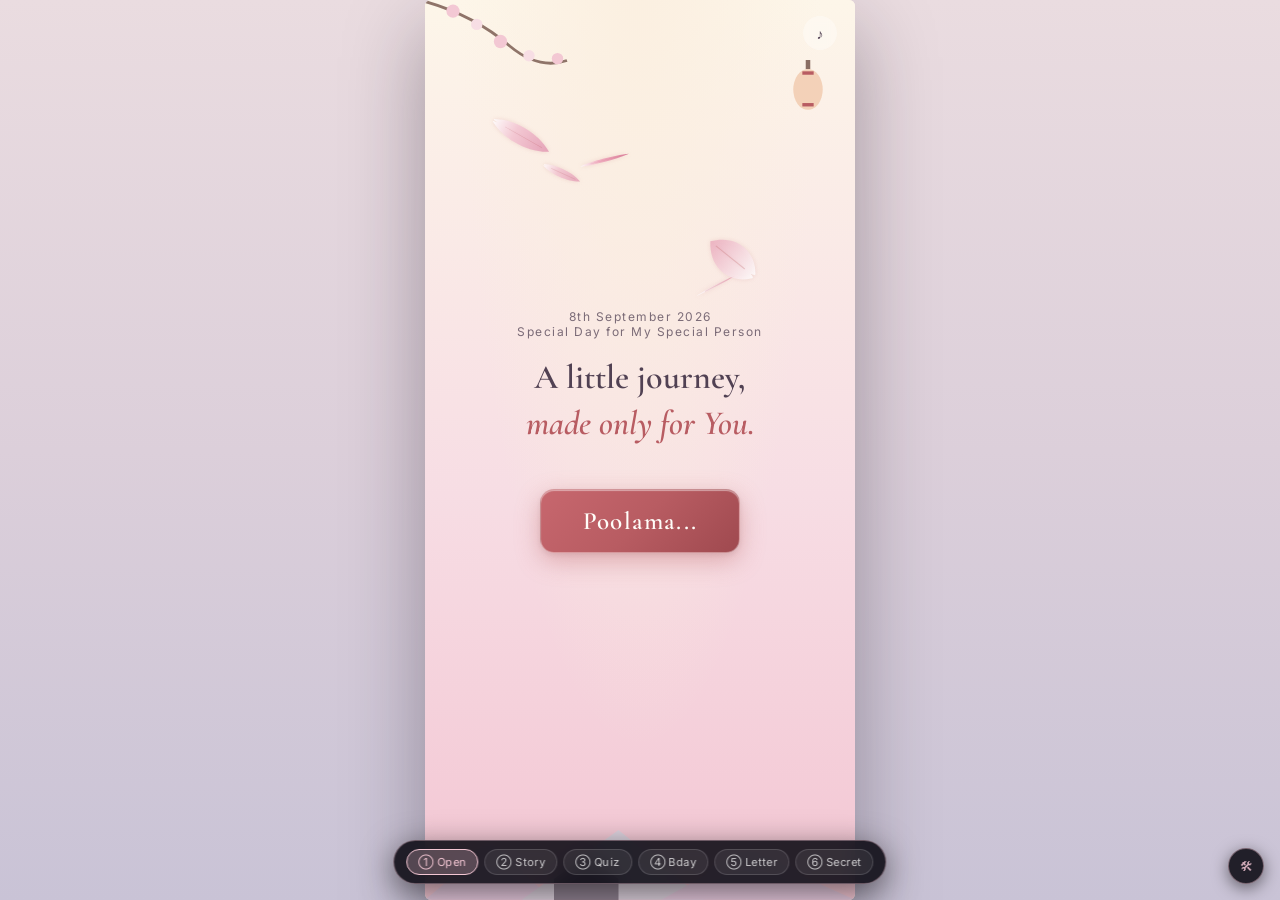
==== index.html @ cb130197 "Insert letter-photo image inside letter container" ====
<!DOCTYPE html>
<html lang="en">

<head>
  <meta charset="UTF-8">
  <meta name="viewport" content="width=device-width, initial-scale=1, maximum-scale=1, viewport-fit=cover">
  <title>[Her Name] — A Little Journey</title>

  <!--
=====================================================================
 HOW TO PERSONALISE THIS SITE
=====================================================================
 Edit js/config.js for data-driven content.
 Search for bracketed placeholders like [Her Name] and replace them.

 Key things to edit:
  - [Her Name] / [Your Name]        → throughout this file + config.js
  - CHAPTERS array in js/config.js  → Page 2, "Our Story" content
  - QUIZ array in js/config.js      → Page 3, quiz questions/answers
  - Page 4 birthday message below
  - Page 5 letter paragraphs + photo
  - SECRET_ANSWERS in js/config.js  + secret reveal text (Page 6)
  - Optional: add a real mp3 to <audio id="bgMusic"> src for music
=====================================================================
-->

  <link rel="preconnect" href="https://fonts.googleapis.com">
  <link rel="preconnect" href="https://fonts.gstatic.com" crossorigin>
  <link
    href="https://fonts.googleapis.com/css2?family=Cormorant+Garamond:ital,wght@0,400;0,500;0,600;1,500&family=Noto+Serif+JP:wght@400;500;600&family=Inter:wght@300;400;500&family=Caveat:wght@500;600&display=swap"
    rel="stylesheet">

  <!-- Modular stylesheet bundle -->
  <link rel="stylesheet" href="css/style.css">
</head>

<body>

  <div class="frame-wrap">
    <div class="app">

      <!-- Top chrome: music toggle -->
      <div class="chrome">
        <button class="music-btn" id="musicBtn" aria-label="Toggle music">♪</button>
      </div>

      <!-- Stage -->
      <div class="stage" id="stage">

        <!-- Storm transition canvas (sits above all pages) -->
        <canvas id="stormCanvas" class="storm-canvas"></canvas>

        <!-- ================= PAGE 1: OPENING ================= -->
        <section class="page is-active" id="page-opening" data-page="1">
          <canvas class="petal-canvas" data-density="sparse"></canvas>
          <div class="opening-scene">
            <svg class="branch-tl" viewBox="0 0 200 120" xmlns="http://www.w3.org/2000/svg">
              <path d="M0 5 Q60 20 100 55 Q130 80 160 70" stroke="#8A6E63" stroke-width="3" fill="none" />
              <circle cx="40" cy="18" r="7" fill="#F3C6D3" />
              <circle cx="65" cy="32" r="6" fill="#F7DDE4" />
              <circle cx="90" cy="50" r="7" fill="#F3C6D3" />
              <circle cx="120" cy="65" r="6" fill="#F7DDE4" />
              <circle cx="150" cy="68" r="6" fill="#F3C6D3" />
            </svg>
            <svg class="lantern-op" viewBox="0 0 30 50" xmlns="http://www.w3.org/2000/svg">
              <rect x="13" y="0" width="4" height="8" fill="#8A6E63" />
              <ellipse cx="15" cy="26" rx="13" ry="18" fill="#F3D1B8" />
              <rect x="10" y="10" width="10" height="3" fill="#B85C62" />
              <rect x="10" y="38" width="10" height="3" fill="#B85C62" />
            </svg>
            <svg class="mountains" viewBox="0 0 400 90" preserveAspectRatio="none" xmlns="http://www.w3.org/2000/svg">
              <path d="M0 90 L60 40 L120 90Z" fill="#D8CBE8" />
              <path d="M90 90 L180 25 L260 90Z" fill="#C8DDE8" />
              <path d="M220 90 L300 45 L400 90Z" fill="#D8CBE8" />
            </svg>
            <svg class="roofline" viewBox="0 0 400 60" preserveAspectRatio="none" xmlns="http://www.w3.org/2000/svg">
              <path d="M120 60 L120 40 L150 18 L180 40 L180 60Z" fill="#514153" opacity="0.55" />
            </svg>
          </div>

          <div class="page-inner" style="padding-top:0; justify-content:center;">
            <div class="opening-text">
              <p class="opening-eyebrow">8th September 2026<br> Special Day for My Special Person</p>
              <h1>A little journey,<br><em>made only for You.</em></h1>
              <button class="seal-btn" id="beginBtn">
                <span class="en">Poolama...</span>
              </button>
            </div>
          </div>
        </section>

        <!-- ================= PAGE 2: OUR STORY ================= -->
        <section class="page" id="page-story" data-page="2">
          <canvas class="petal-canvas" data-density="sparse"></canvas>
          <div class="page-inner story-inner" style="justify-content:flex-start; padding-left:0; padding-right:0;">
            <div class="story-head">
              <h2>Our Story</h2>
              <p>The journey that made us...<br>tap each stop.</p>
            </div>

            <div class="path" id="chapterPath"><!-- chapters injected by JS --></div>

            <div class="story-end">
              <p>But enough looking back...</p>
              <p class="accent">Let's play something.</p>
              <button class="nav-btn center" data-goto="game">Next →</button>
            </div>
          </div>
        </section>

        <!-- ================= PAGE 3: THE GAME ================= -->
        <section class="page" id="page-game" data-page="3">
          <canvas class="petal-canvas"></canvas>
          <div class="game-progress" id="gameProgress">
            Question 1 / 6
            <div class="game-progress-bar">
              <div class="game-progress-fill" id="gameProgressFill"></div>
            </div>
          </div>

          <div class="signboard" id="signboard"><!-- question injected by JS --></div>

          <div class="game-feedback-area" id="gameFeedbackArea">
            <div class="q-feedback" id="qFeedback"></div>
          </div>

          <div class="game-result" id="gameResult" style="display:none;">
            <div class="result-badge">100% — Certified Expert Girlfriend</div>
            <h2>You know us so well.</h2>
            <p>But honestly, there was only one answer I wanted...</p>
            <button class="nav-btn center" id="findOutBtn">Find out →</button>
            <div class="hidden-msg" id="hiddenMsg">The real answer is... <span>I love you.</span></div>
            <button class="nav-btn center" id="toBirthdayBtn" style="display:none; margin-top:22px;">Continue →</button>
          </div>
        </section>

        <!-- ================= PAGE 4: BIRTHDAY ================= -->
        <section class="page" id="page-birthday" data-page="4">
          <div class="bday-sky">
            <canvas class="fireworks-canvas" id="fireworksCanvas"></canvas>
            <div class="stars" id="bdayStars"></div>
            <div class="moon" id="bdayMoon"></div>
            <svg class="bday-lantern bl1" viewBox="0 0 30 50" xmlns="http://www.w3.org/2000/svg">
              <rect x="13" y="0" width="4" height="8" fill="#CBB9C4" />
              <ellipse cx="15" cy="26" rx="13" ry="18" fill="#F3C6D3" />
              <rect x="10" y="10" width="10" height="3" fill="#B85C62" />
              <rect x="10" y="38" width="10" height="3" fill="#B85C62" />
            </svg>
            <svg class="bday-lantern bl2" viewBox="0 0 30 50" xmlns="http://www.w3.org/2000/svg">
              <rect x="13" y="0" width="4" height="8" fill="#CBB9C4" />
              <ellipse cx="15" cy="26" rx="13" ry="18" fill="#F3D1B8" />
              <rect x="10" y="10" width="10" height="3" fill="#B85C62" />
              <rect x="10" y="38" width="10" height="3" fill="#B85C62" />
            </svg>
            <svg class="bday-roof" viewBox="0 0 400 70" preserveAspectRatio="none" xmlns="http://www.w3.org/2000/svg">
              <path d="M280 70 L280 46 L320 18 L360 46 L360 70Z" fill="#1D1A29" />
              <path d="M0 70 L0 55 L400 55 L400 70Z" fill="#231F32" />
            </svg>
          </div>
          <canvas class="petal-canvas" data-density="normal" id="bdayPetalCanvas"></canvas>

          <div class="bday-intro" id="bdayIntro">
            <p class="bday-line show" data-line="1">Ready ah?</p>
            <p class="bday-line" data-line="2">It's your day.</p>
            <p class="bday-line final" data-line="3">Happy Birthday Bharathi ...</p>
            <p class="tap-hint" id="bdayTapHint">tap to continue</p>
          </div>

          <div class="cake-scene" id="cakeScene">
            <svg class="cake" viewBox="0 0 150 110" xmlns="http://www.w3.org/2000/svg">
              <rect x="20" y="55" width="110" height="45" rx="4" fill="#F7DDE4" />
              <rect x="20" y="55" width="110" height="10" fill="#F3C6D3" />
              <rect x="35" y="35" width="80" height="24" rx="3" fill="#FBF3E1" />
              <rect x="35" y="35" width="80" height="7" fill="#F3D1B8" />
              <rect x="55" y="14" width="4" height="22" fill="#EAD9BE" />
              <rect x="73" y="10" width="4" height="26" fill="#EAD9BE" />
              <rect x="91" y="14" width="4" height="22" fill="#EAD9BE" />
              <g id="flameGroup">
                <ellipse class="candle-flame" data-c="1" cx="57" cy="10" rx="3" ry="6" fill="#F3D1B8" />
                <ellipse class="candle-flame" data-c="2" cx="75" cy="6" rx="3.4" ry="7" fill="#F3D1B8" />
                <ellipse class="candle-flame" data-c="3" cx="93" cy="10" rx="3" ry="6" fill="#F3D1B8" />
              </g>
            </svg>
            <p class="wish-label">Make a wish.</p>
            <p class="wish-sub">Double Tap the Cake</p>
            <button class="wish-btn" id="wishBtn">Oothu diii</button>
          </div>

          <div class="bday-content-wrap" id="bdayContentWrap">
            <div class="bday-message" id="bdayMessage">
              <h2>Happy Birthday <br> En Pondaati</h2>
              <p>I hope this year gives you more reasons to smile, more places to go, more dreams to chase — and I hope
                you let me be there for you as much of it as possible.</p>
              <!-- <p class="bday-jp jp">お誕生日おめでとう</p> -->
            </div>

            <div class="bday-end" id="bdayEnd">
              <p>But I still have more thing to tell you...</p>
              <button class="nav-btn on-dark center" data-goto="letter">One last page →</button>
            </div>
          </div>
        </section>

        <!-- ================= PAGE 5: THE LETTER ================= -->
        <section class="page" id="page-letter" data-page="5">
          <canvas class="petal-canvas" data-density="sparse"></canvas>
          <div class="page-inner letter-stage">

            <div id="envelopeWrap">
              <div class="envelope" id="envelope">
                <div class="envelope-body"></div>
                <div class="envelope-flap"></div>
                <div class="envelope-label">For you.</div>
              </div>
              <p class="open-hint">tap the envelope to open it</p>
            </div>

            <div class="letter-paper" id="letterPaper">
              <p>I don't always know how to put everything I feel into words, but I wanted to try — today, for you.</p>
              <p>Enakku Nee nah avalo pudikkum , ana pullai ku Kadhal athigam aagi, Arivu kammi aagiduchu </p>
              <p>Nairya Sandai pootachu, next life ah senthu face pannanum , So Nalla Padi, pudikkala naalu padi,
                consistent ah iru, Active ah iru eppovum</p>
              <p>Evalo problem naalum Naa iruppen un kooda , eppovum, So bayapadatha Thangoo, Senthu Valaralaam,
                Ummmaahhh !</p>
              <div class="letter-photo">
                <img src="images/letter-photo.jpeg" alt="Letter Memory">
              </div>
              <p class="letter-sign">With all my love,<br>Unnavan...</p>
            </div>

            <div class="letter-end" id="letterEnd">
              <p>Final Touch irukku</p>
              <button class="nav-btn ghost center" data-goto="secret">Really? →</button>
            </div>
          </div>
        </section>

        <!-- ================= PAGE 6: THE SECRET ================= -->
        <section class="page" id="page-secret" data-page="6">
          <canvas class="secret-stars-canvas" id="secretStarsCanvas"></canvas>

          <!-- Draggable Moon -->
          <div class="secret-moon draggable-moon" id="secretMoon" role="button" aria-label="Draggable moon"
            tabindex="0">
            <div class="moon-spots">
              <span class="m-spot s1"></span>
              <span class="m-spot s2"></span>
              <span class="m-spot s3"></span>
            </div>
          </div>

          <!-- Draggable hint -->
          <div class="moon-drag-hint" id="moonDragHint">
            <span class="hint-icon">✦</span> Drag the moon to illuminate the sky
          </div>

          <!-- Hidden password box in the pitch black starry sky -->
          <div class="secret-hidden-star" id="secretHiddenStar" title="Click to fill password">
            <span class="hidden-star-val" id="secretHiddenVal"></span>
          </div>

          <div class="page-inner" style="padding-top:100px;">

            <div class="secret-inner" id="secretLocked">
              <svg class="secret-lantern" viewBox="0 0 30 50" xmlns="http://www.w3.org/2000/svg">
                <rect x="13" y="0" width="4" height="8" fill="#CBB9C4" />
                <ellipse cx="15" cy="26" rx="13" ry="18" fill="#F3D1B8" />
                <rect x="10" y="10" width="10" height="3" fill="#B85C62" />
                <rect x="10" y="38" width="10" height="3" fill="#B85C62" />
              </svg>
              <h2>You found the secret.</h2>
              <p>A hidden key floats in the pitch-black sky...</p>

              <div class="lock-form">
                <p class="lock-label">Enter the secret key or special date</p>
                <input type="text" class="lock-input" id="lockInput" placeholder="DD.MM.YYYY" inputmode="text"
                  autocomplete="off">
                <p class="lock-error" id="lockError"></p>
                <button class="nav-btn on-dark center" id="unlockBtn" style="margin-top:16px;">Unlock</button>
                <button class="hint-toggle" id="hintToggle">need a hint?</button>
                <p class="hint-text" id="hintText">The answer is written in the dark stars. Drag the glowing moon
                  through the pitch-black sky to find and illuminate the hidden constellation!</p>
              </div>
            </div>

            <div class="secret-reveal" id="secretReveal">
              <p class="display">Our next Plan...</p>
              <p>Maplai nalla paiyan thaan , Ponnu Thangamaana ponnu , so Rendu perum senthu Nalla padichu , better
                carrier ah build pannaum , azhga pulla pethukanum , family ah jolly ah iruppom</p>
              <div class="secret-final">
                <p>Thank you for being Whole part of my life.</p>
                <p class="big">I love you Di Kannae </p>
                <p class="small">To be Continued</p>
              </div>
            </div>

          </div>
        </section>

      </div>
    </div>
  </div>

  <audio id="bgMusic" loop preload="none">
    <!-- Add a soft piano / ambient instrumental mp3 here, e.g.: -->
    <!-- <source src="music/theme.mp3" type="audio/mpeg"> -->
  </audio>

  <!-- =====================================================================
     MODULAR SCRIPTS — order matters: config → components → pages → app
     ===================================================================== -->

  <!-- 1. Configuration (personalise here) -->
  <script src="js/config.js"></script>

  <!-- 2. Shared components -->
  <script src="js/components/petals.js"></script>
  <script src="js/components/fireworks.js"></script>
  <script src="js/components/storm-transition.js"></script>

  <!-- 3. Page controllers -->
  <script src="js/pages/02-story.js"></script>
  <script src="js/pages/03-quiz.js"></script>
  <script src="js/pages/04-celebration.js"></script>
  <script src="js/pages/05-letter.js"></script>
  <script src="js/pages/06-secret.js"></script>

  <!-- 4. App bootstrap (navigation, audio, progress) -->
  <script src="js/app.js"></script>

  <!-- =====================================================================
     🛠 DEV NAVIGATOR — remove before sending to her
     ===================================================================== -->
  <style>
    #devNav {
      position: fixed;
      bottom: calc(16px + env(safe-area-inset-bottom, 0px));
      left: 50%;
      transform: translateX(-50%);
      z-index: 9999;
      display: flex;
      gap: 6px;
      background: rgba(10, 8, 18, 0.88);
      border: 1px solid rgba(243, 198, 211, 0.35);
      backdrop-filter: blur(10px);
      padding: 8px 12px;
      border-radius: 999px;
      box-shadow: 0 8px 32px rgba(0, 0, 0, 0.55);
      font-family: 'Inter', system-ui, sans-serif;
      max-width: calc(100vw - 24px);
      overflow-x: auto;
      -webkit-overflow-scrolling: touch;
    }

    .dev-btn {
      background: rgba(255, 255, 255, 0.07);
      border: 1px solid rgba(255, 255, 255, 0.15);
      color: rgba(255, 255, 255, 0.75);
      font-size: 11px;
      letter-spacing: 0.4px;
      padding: 5px 11px;
      border-radius: 999px;
      cursor: pointer;
      white-space: nowrap;
      touch-action: manipulation;
      transition: background 0.2s, color 0.2s, border-color 0.2s;
    }

    .dev-btn:hover {
      background: rgba(243, 198, 211, 0.2);
      border-color: rgba(243, 198, 211, 0.6);
      color: #F3C6D3;
    }

    .dev-btn.active {
      background: rgba(243, 198, 211, 0.25);
      border-color: #F3C6D3;
      color: #F3C6D3;
    }

    #devNavToggle {
      position: fixed;
      bottom: calc(16px + env(safe-area-inset-bottom, 0px));
      right: calc(16px + env(safe-area-inset-right, 0px));
      z-index: 10000;
      background: rgba(10, 8, 18, 0.88);
      border: 1px solid rgba(243, 198, 211, 0.4);
      color: rgba(243, 198, 211, 0.85);
      font-size: 13px;
      width: 36px;
      height: 36px;
      border-radius: 50%;
      cursor: pointer;
      display: flex;
      align-items: center;
      justify-content: center;
      backdrop-filter: blur(8px);
      box-shadow: 0 4px 16px rgba(0, 0, 0, 0.5);
      transition: opacity 0.2s;
      touch-action: manipulation;
    }

    #devNavToggle::before {
      content: "";
      position: absolute;
      inset: -6px;
      border-radius: 50%;
    }

    #devNavToggle:hover {
      opacity: 0.75;
    }

    #devNav.hidden {
      display: none;
    }
  </style>

  <button id="devNavToggle" title="Toggle dev navigator">🛠</button>

  <div id="devNav">
    <button class="dev-btn active" onclick="devGoTo('opening')">① Open</button>
    <button class="dev-btn" onclick="devGoTo('story')">② Story</button>
    <button class="dev-btn" onclick="devGoTo('game')">③ Quiz</button>
    <button class="dev-btn" onclick="devGoTo('birthday')">④ Bday</button>
    <button class="dev-btn" onclick="devGoTo('letter')">⑤ Letter</button>
    <button class="dev-btn" onclick="devGoTo('secret')">⑥ Secret</button>
  </div>

  <script>
    (function () {
      var toggle = document.getElementById('devNavToggle');
      var nav = document.getElementById('devNav');
      var btns = nav.querySelectorAll('.dev-btn');
      var pages = ['opening', 'story', 'game', 'birthday', 'letter', 'secret'];

      toggle.addEventListener('click', function () {
        nav.classList.toggle('hidden');
      });

      function devGoTo(id) {
        window.goTo(id);
        btns.forEach(function (b) { b.classList.remove('active'); });
        var idx = pages.indexOf(id);
        if (idx !== -1) btns[idx].classList.add('active');
      }
      window.devGoTo = devGoTo;
    })();
  </script>

</body>

</html>
---- css/style.css ----
/* =====================================================================
   HER BIRTHDAY STORY — MASTER STYLESHEET
   Page-based Hierarchical Modular Styles
   ===================================================================== */

/* 1. Design tokens & typography */
@import "variables.css";

/* 2. Base resets, layout frame & navigation mechanics */
@import "base.css";

/* 3. Global chrome: progress petals & audio controller */
@import "chrome.css";

/* 4. Shared cinematic transitions */
@import "transition.css";

/* 5. Page-specific styles */
@import "pages/01-opening.css";
@import "pages/02-story.css";
@import "pages/03-quiz.css";
@import "pages/04-celebration.css";
@import "pages/05-letter.css";
@import "pages/06-secret.css";
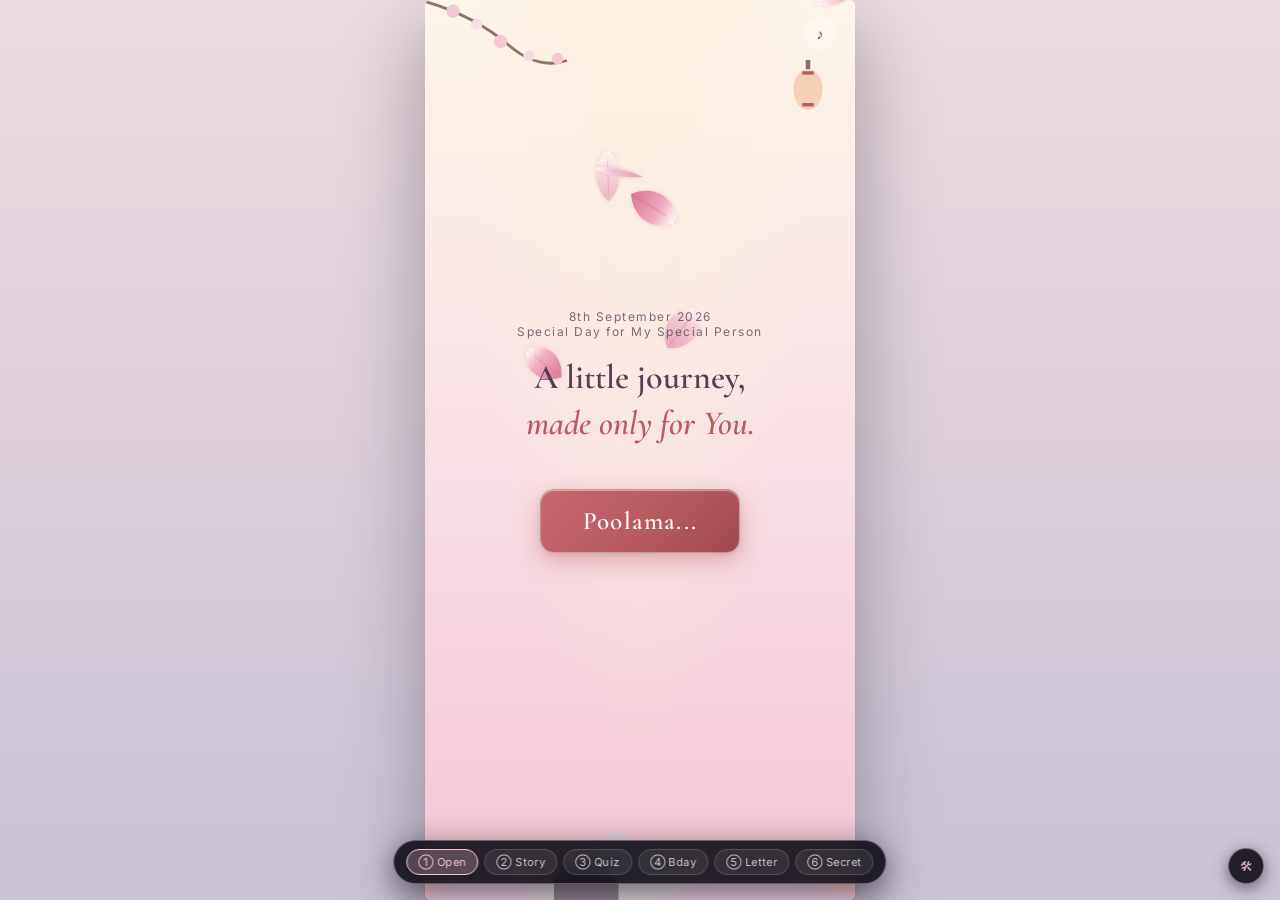
==== commit c54355d6: "Remove moon drag hint text on secret page" ====
--- a/index.html
+++ b/index.html
@@ -249,10 +249,6 @@
             </div>
           </div>
 
-          <!-- Draggable hint -->
-          <div class="moon-drag-hint" id="moonDragHint">
-            <span class="hint-icon">✦</span> Drag the moon to illuminate the sky
-          </div>
 
           <!-- Hidden password box in the pitch black starry sky -->
           <div class="secret-hidden-star" id="secretHiddenStar" title="Click to fill password">
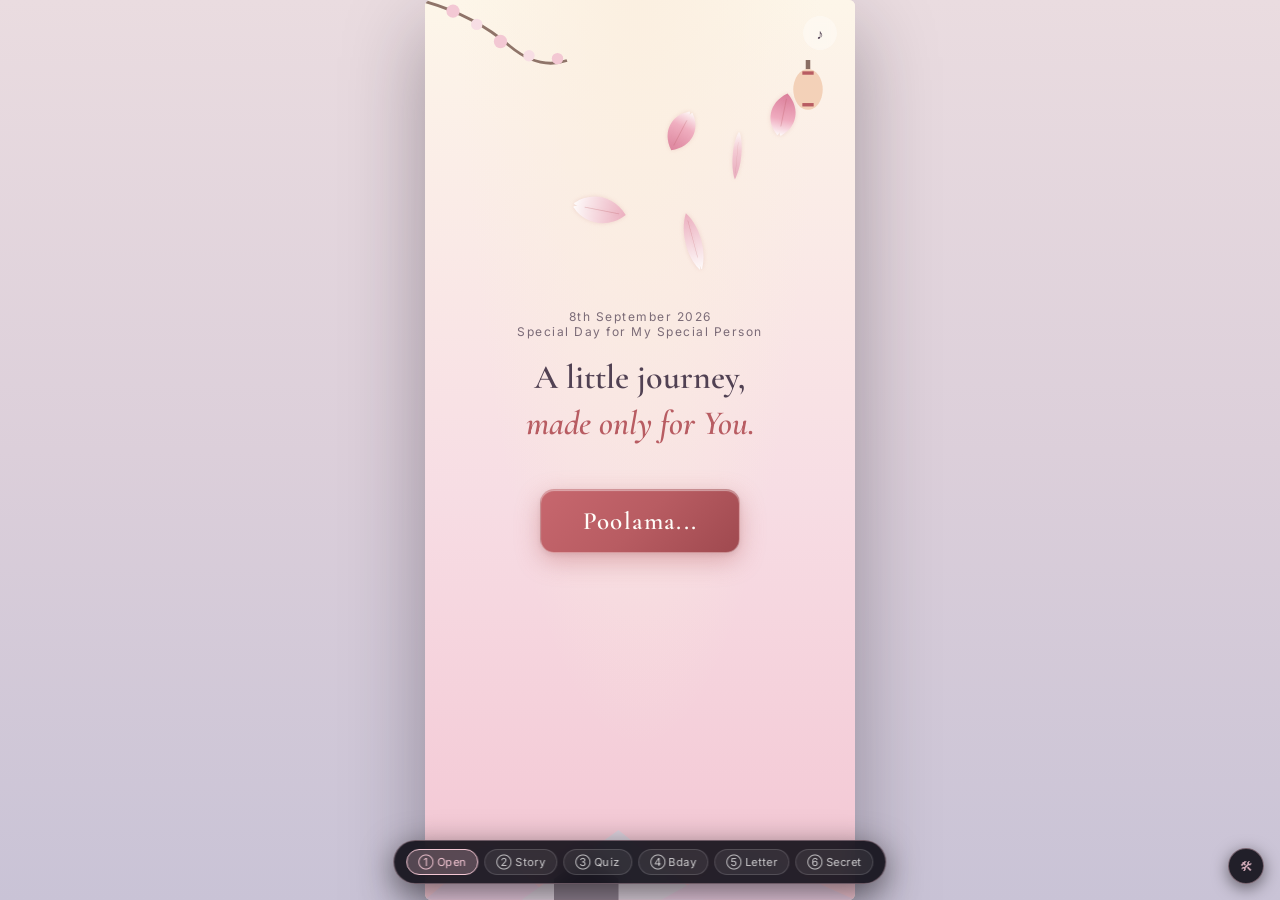
==== commit fa230ffe: "Update secret section header, lock label, and hint text" ====
--- a/index.html
+++ b/index.html
@@ -264,18 +264,16 @@
                 <rect x="10" y="10" width="10" height="3" fill="#B85C62" />
                 <rect x="10" y="38" width="10" height="3" fill="#B85C62" />
               </svg>
-              <h2>You found the secret.</h2>
-              <p>A hidden key floats in the pitch-black sky...</p>
+              <h2>You have a secret.</h2>
 
               <div class="lock-form">
-                <p class="lock-label">Enter the secret key or special date</p>
-                <input type="text" class="lock-input" id="lockInput" placeholder="DD.MM.YYYY" inputmode="text"
-                  autocomplete="off">
+                <p class="lock-label">Enter the secret Word/p>
+                  <input type="text" class="lock-input" id="lockInput" placeholder="DD.MM.YYYY" inputmode="text"
+                    autocomplete="off">
                 <p class="lock-error" id="lockError"></p>
                 <button class="nav-btn on-dark center" id="unlockBtn" style="margin-top:16px;">Unlock</button>
                 <button class="hint-toggle" id="hintToggle">need a hint?</button>
-                <p class="hint-text" id="hintText">The answer is written in the dark stars. Drag the glowing moon
-                  through the pitch-black sky to find and illuminate the hidden constellation!</p>
+                <p class="hint-text" id="hintText">The answer is written in the dark stars.Drag the Moon !</p>
               </div>
             </div>
 
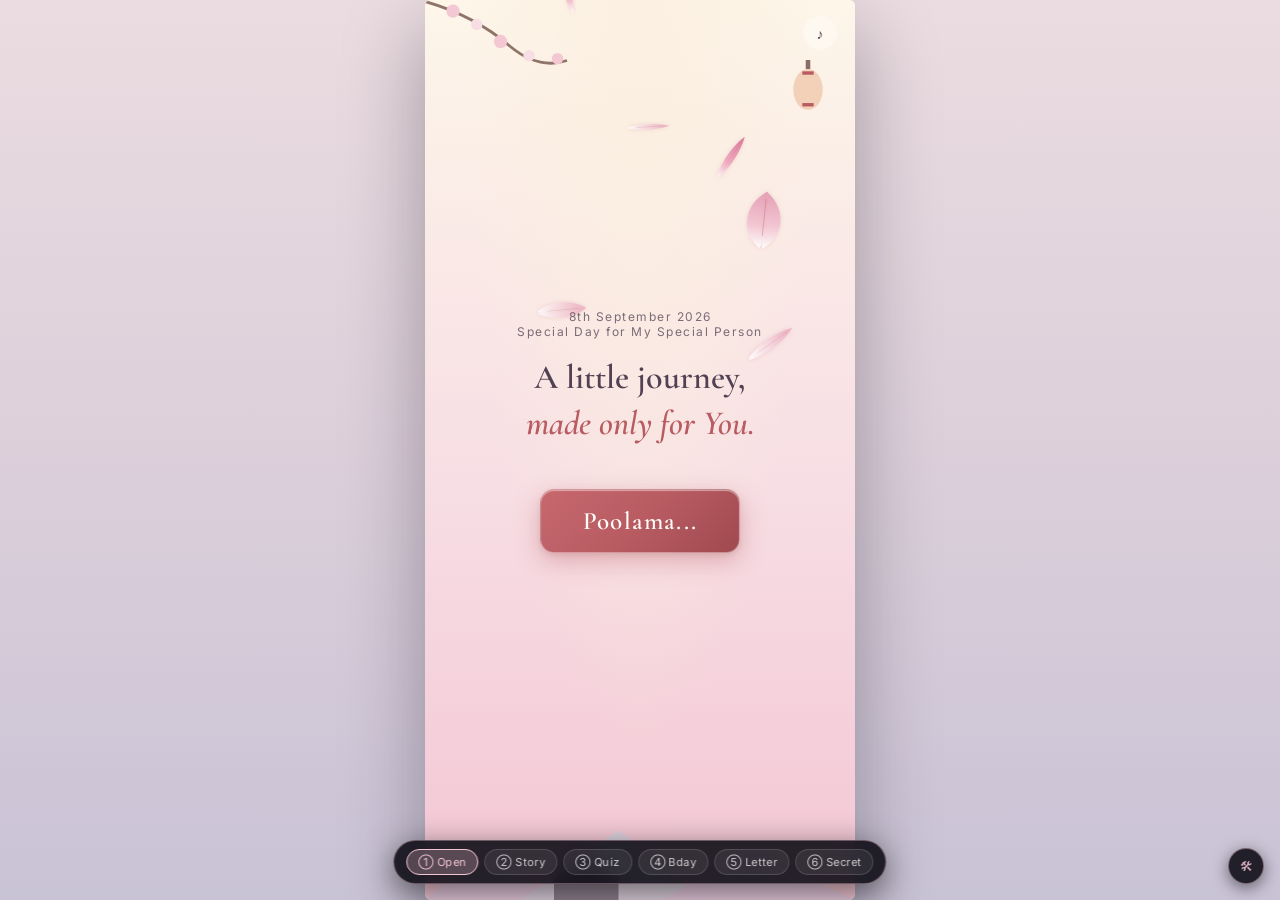
==== commit 25b2cd04: "Fix lock-label tag markup and formatting" ====
--- a/index.html
+++ b/index.html
@@ -267,9 +267,9 @@
               <h2>You have a secret.</h2>
 
               <div class="lock-form">
-                <p class="lock-label">Enter the secret Word/p>
-                  <input type="text" class="lock-input" id="lockInput" placeholder="DD.MM.YYYY" inputmode="text"
-                    autocomplete="off">
+                <p class="lock-label">Enter the secret Word </p> <br>
+                <input type="text" class="lock-input" id="lockInput" placeholder="DD.MM.YYYY" inputmode="text"
+                  autocomplete="off">
                 <p class="lock-error" id="lockError"></p>
                 <button class="nav-btn on-dark center" id="unlockBtn" style="margin-top:16px;">Unlock</button>
                 <button class="hint-toggle" id="hintToggle">need a hint?</button>
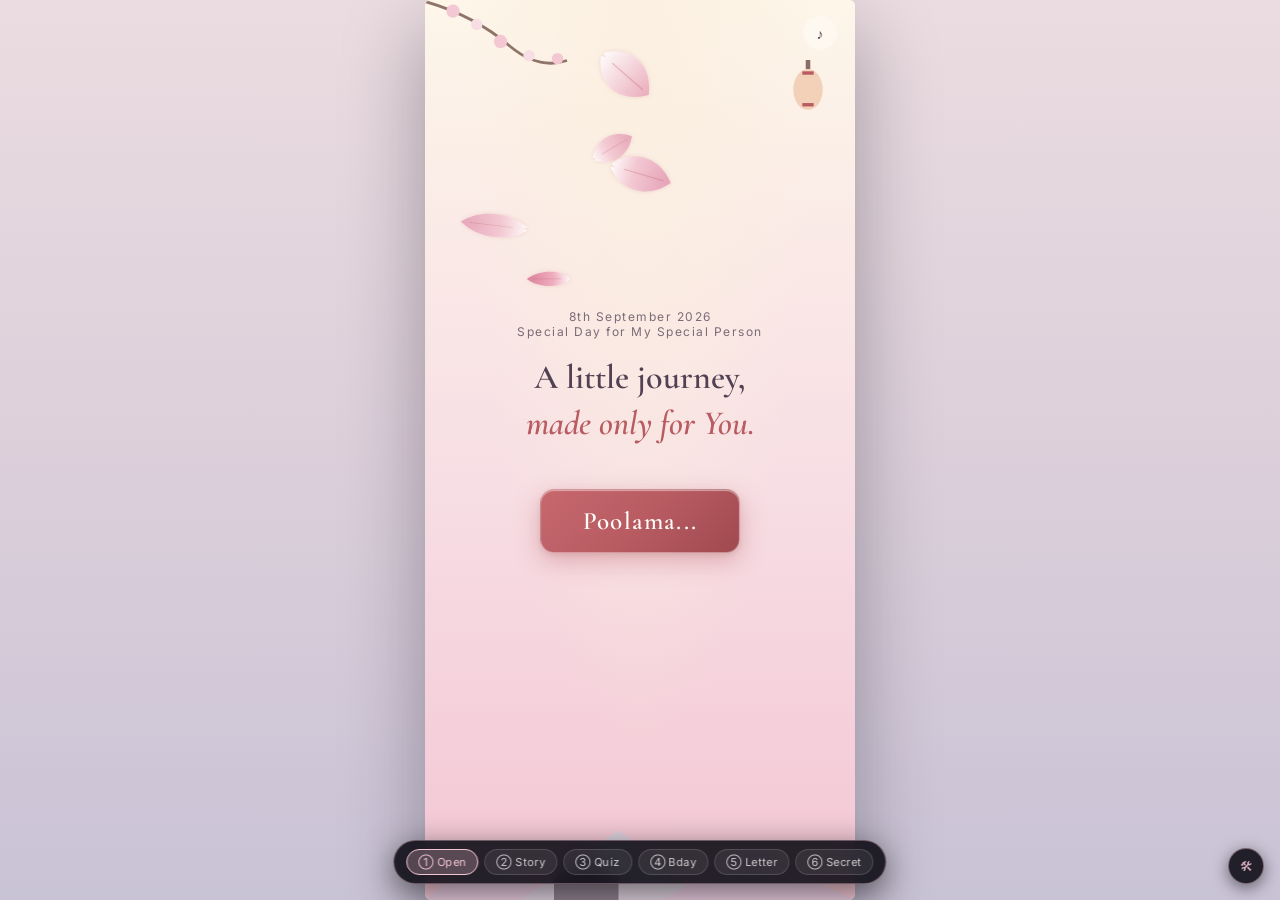
==== commit bde4db24: "Update quiz result message text" ====
--- a/index.html
+++ b/index.html
@@ -127,9 +127,9 @@
           <div class="game-result" id="gameResult" style="display:none;">
             <div class="result-badge">100% — Certified Expert Girlfriend</div>
             <h2>You know us so well.</h2>
-            <p>But honestly, there was only one answer I wanted...</p>
+            <p>Ana Atha vida mukkiyam ah onnu sollanum Di...</p>
             <button class="nav-btn center" id="findOutBtn">Find out →</button>
-            <div class="hidden-msg" id="hiddenMsg">The real answer is... <span>I love you.</span></div>
+            <div class="hidden-msg" id="hiddenMsg"><span>I love you.</span></div>
             <button class="nav-btn center" id="toBirthdayBtn" style="display:none; margin-top:22px;">Continue →</button>
           </div>
         </section>
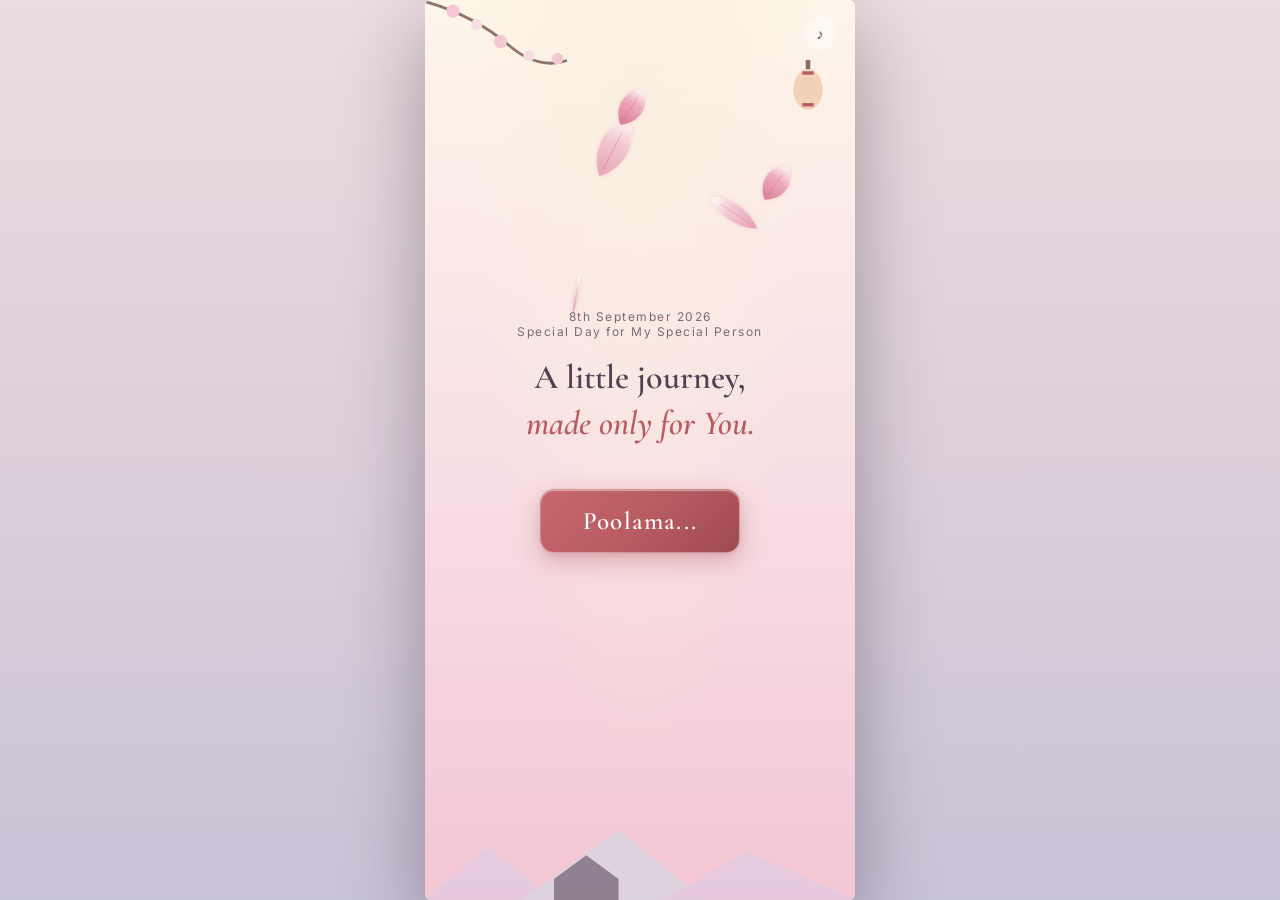
==== commit 1dd4caf7: "Remove dev navigator floating bottom bar" ====
--- a/index.html
+++ b/index.html
@@ -322,126 +322,6 @@
   <!-- 4. App bootstrap (navigation, audio, progress) -->
   <script src="js/app.js"></script>
 
-  <!-- =====================================================================
-     🛠 DEV NAVIGATOR — remove before sending to her
-     ===================================================================== -->
-  <style>
-    #devNav {
-      position: fixed;
-      bottom: calc(16px + env(safe-area-inset-bottom, 0px));
-      left: 50%;
-      transform: translateX(-50%);
-      z-index: 9999;
-      display: flex;
-      gap: 6px;
-      background: rgba(10, 8, 18, 0.88);
-      border: 1px solid rgba(243, 198, 211, 0.35);
-      backdrop-filter: blur(10px);
-      padding: 8px 12px;
-      border-radius: 999px;
-      box-shadow: 0 8px 32px rgba(0, 0, 0, 0.55);
-      font-family: 'Inter', system-ui, sans-serif;
-      max-width: calc(100vw - 24px);
-      overflow-x: auto;
-      -webkit-overflow-scrolling: touch;
-    }
-
-    .dev-btn {
-      background: rgba(255, 255, 255, 0.07);
-      border: 1px solid rgba(255, 255, 255, 0.15);
-      color: rgba(255, 255, 255, 0.75);
-      font-size: 11px;
-      letter-spacing: 0.4px;
-      padding: 5px 11px;
-      border-radius: 999px;
-      cursor: pointer;
-      white-space: nowrap;
-      touch-action: manipulation;
-      transition: background 0.2s, color 0.2s, border-color 0.2s;
-    }
-
-    .dev-btn:hover {
-      background: rgba(243, 198, 211, 0.2);
-      border-color: rgba(243, 198, 211, 0.6);
-      color: #F3C6D3;
-    }
-
-    .dev-btn.active {
-      background: rgba(243, 198, 211, 0.25);
-      border-color: #F3C6D3;
-      color: #F3C6D3;
-    }
-
-    #devNavToggle {
-      position: fixed;
-      bottom: calc(16px + env(safe-area-inset-bottom, 0px));
-      right: calc(16px + env(safe-area-inset-right, 0px));
-      z-index: 10000;
-      background: rgba(10, 8, 18, 0.88);
-      border: 1px solid rgba(243, 198, 211, 0.4);
-      color: rgba(243, 198, 211, 0.85);
-      font-size: 13px;
-      width: 36px;
-      height: 36px;
-      border-radius: 50%;
-      cursor: pointer;
-      display: flex;
-      align-items: center;
-      justify-content: center;
-      backdrop-filter: blur(8px);
-      box-shadow: 0 4px 16px rgba(0, 0, 0, 0.5);
-      transition: opacity 0.2s;
-      touch-action: manipulation;
-    }
-
-    #devNavToggle::before {
-      content: "";
-      position: absolute;
-      inset: -6px;
-      border-radius: 50%;
-    }
-
-    #devNavToggle:hover {
-      opacity: 0.75;
-    }
-
-    #devNav.hidden {
-      display: none;
-    }
-  </style>
-
-  <button id="devNavToggle" title="Toggle dev navigator">🛠</button>
-
-  <div id="devNav">
-    <button class="dev-btn active" onclick="devGoTo('opening')">① Open</button>
-    <button class="dev-btn" onclick="devGoTo('story')">② Story</button>
-    <button class="dev-btn" onclick="devGoTo('game')">③ Quiz</button>
-    <button class="dev-btn" onclick="devGoTo('birthday')">④ Bday</button>
-    <button class="dev-btn" onclick="devGoTo('letter')">⑤ Letter</button>
-    <button class="dev-btn" onclick="devGoTo('secret')">⑥ Secret</button>
-  </div>
-
-  <script>
-    (function () {
-      var toggle = document.getElementById('devNavToggle');
-      var nav = document.getElementById('devNav');
-      var btns = nav.querySelectorAll('.dev-btn');
-      var pages = ['opening', 'story', 'game', 'birthday', 'letter', 'secret'];
-
-      toggle.addEventListener('click', function () {
-        nav.classList.toggle('hidden');
-      });
-
-      function devGoTo(id) {
-        window.goTo(id);
-        btns.forEach(function (b) { b.classList.remove('active'); });
-        var idx = pages.indexOf(id);
-        if (idx !== -1) btns[idx].classList.add('active');
-      }
-      window.devGoTo = devGoTo;
-    })();
-  </script>
-
 </body>
 
 </html>
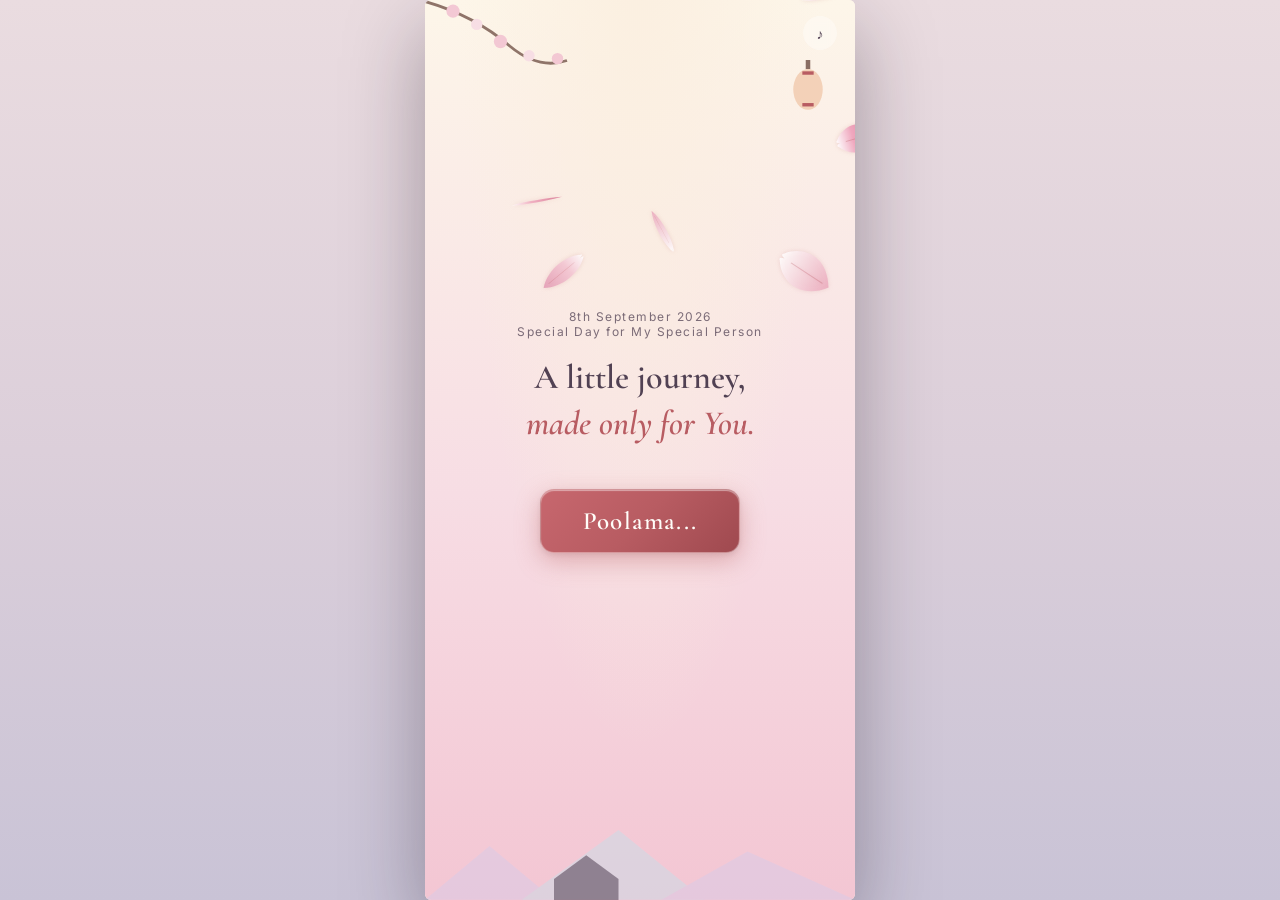
==== commit bafd92a5: "Last Touch" ====
--- a/index.html
+++ b/index.html
@@ -4,7 +4,7 @@
 <head>
   <meta charset="UTF-8">
   <meta name="viewport" content="width=device-width, initial-scale=1, maximum-scale=1, viewport-fit=cover">
-  <title>[Her Name] — A Little Journey</title>
+  <title>HBD Bharathi</title>
 
   <!--
 =====================================================================
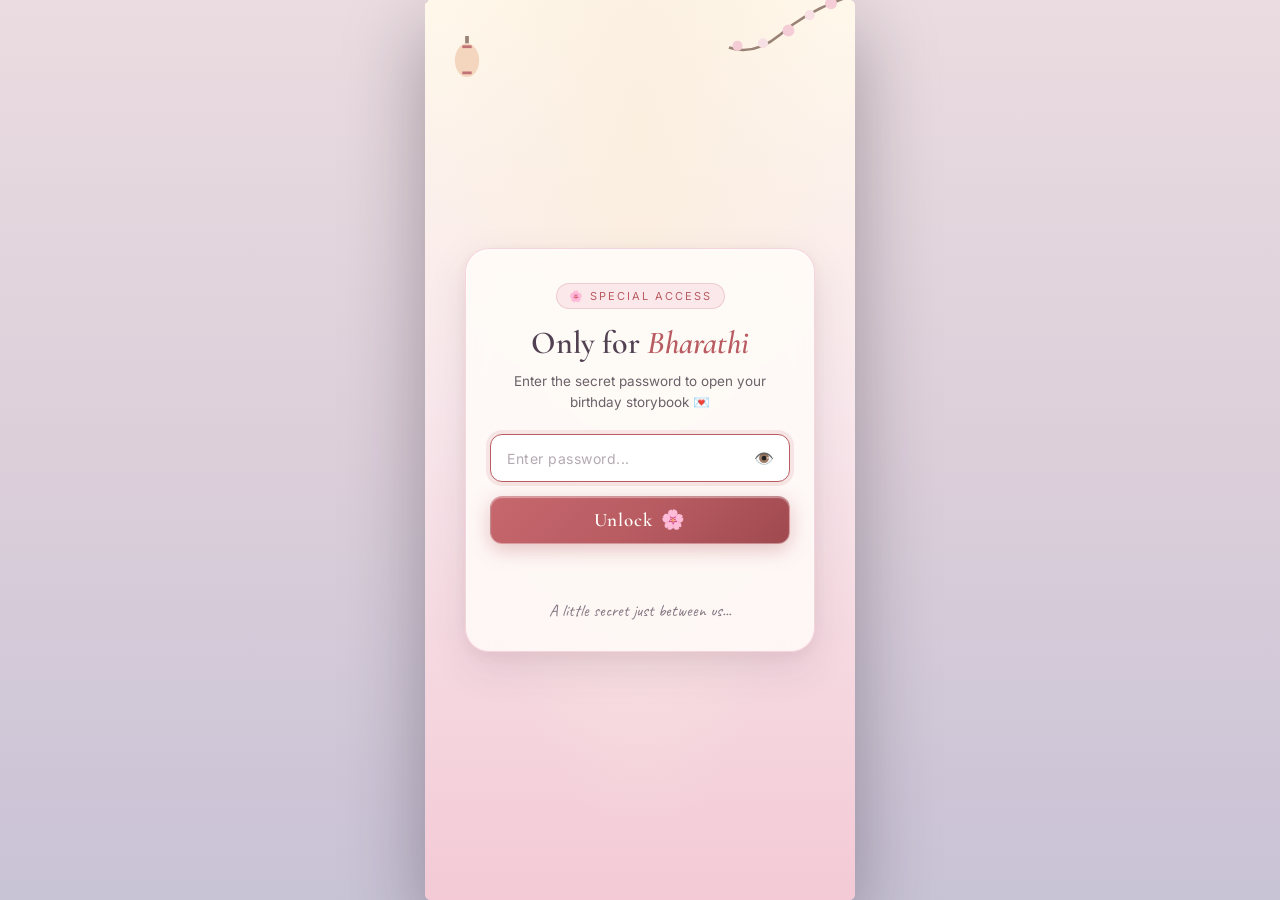
==== commit 10c52dd8: "Add password gate before landing page" ====
--- a/index.html
+++ b/index.html
@@ -38,6 +38,46 @@
 
   <div class="frame-wrap">
     <div class="app">
+
+      <!-- ================= ENTRANCE PASSWORD GATE ================= -->
+      <div class="gate-overlay" id="passwordGate">
+        <div class="gate-decorations">
+          <svg class="gate-lantern" viewBox="0 0 30 50" xmlns="http://www.w3.org/2000/svg">
+            <rect x="13" y="0" width="4" height="8" fill="#8A6E63" />
+            <ellipse cx="15" cy="26" rx="13" ry="18" fill="#F3D1B8" />
+            <rect x="10" y="10" width="10" height="3" fill="#B85C62" />
+            <rect x="10" y="38" width="10" height="3" fill="#B85C62" />
+          </svg>
+          <svg class="gate-branch" viewBox="0 0 200 120" xmlns="http://www.w3.org/2000/svg">
+            <path d="M0 5 Q60 20 100 55 Q130 80 160 70" stroke="#8A6E63" stroke-width="3" fill="none" />
+            <circle cx="40" cy="18" r="7" fill="#F3C6D3" />
+            <circle cx="65" cy="32" r="6" fill="#F7DDE4" />
+            <circle cx="90" cy="50" r="7" fill="#F3C6D3" />
+            <circle cx="120" cy="65" r="6" fill="#F7DDE4" />
+            <circle cx="150" cy="68" r="6" fill="#F3C6D3" />
+          </svg>
+        </div>
+
+        <div class="gate-card" id="gateCard">
+          <div class="gate-badge">🌸 Special Access</div>
+          <h2 class="gate-title">Only for <em>Bharathi</em></h2>
+          <p class="gate-subtitle">Enter the secret password to open your birthday storybook 💌</p>
+
+          <div class="gate-form">
+            <div class="gate-input-wrap">
+              <input type="password" class="gate-input" id="gatePasswordInput" placeholder="Enter password..."
+                autocomplete="off" autocapitalize="off" autocorrect="off" spellcheck="false" />
+              <button type="button" class="gate-toggle-eye" id="gateToggleEye" aria-label="Show password">👁️</button>
+            </div>
+            <button type="button" class="gate-btn" id="gateUnlockBtn">
+              <span>Unlock</span> 🌸
+            </button>
+            <div class="gate-error" id="gateError" aria-live="polite"></div>
+          </div>
+
+          <div class="gate-hint">A little secret just between us...</div>
+        </div>
+      </div>
 
       <!-- Top chrome: music toggle -->
       <div class="chrome">
@@ -311,6 +351,7 @@
   <script src="js/components/petals.js"></script>
   <script src="js/components/fireworks.js"></script>
   <script src="js/components/storm-transition.js"></script>
+  <script src="js/components/gate.js"></script>
 
   <!-- 3. Page controllers -->
   <script src="js/pages/02-story.js"></script>
--- a/css/style.css
+++ b/css/style.css
@@ -15,7 +15,10 @@
 /* 4. Shared cinematic transitions */
 @import "transition.css";
 
-/* 5. Page-specific styles */
+/* 5. Entrance password gate */
+@import "components/gate.css";
+
+/* 6. Page-specific styles */
 @import "pages/01-opening.css";
 @import "pages/02-story.css";
 @import "pages/03-quiz.css";
